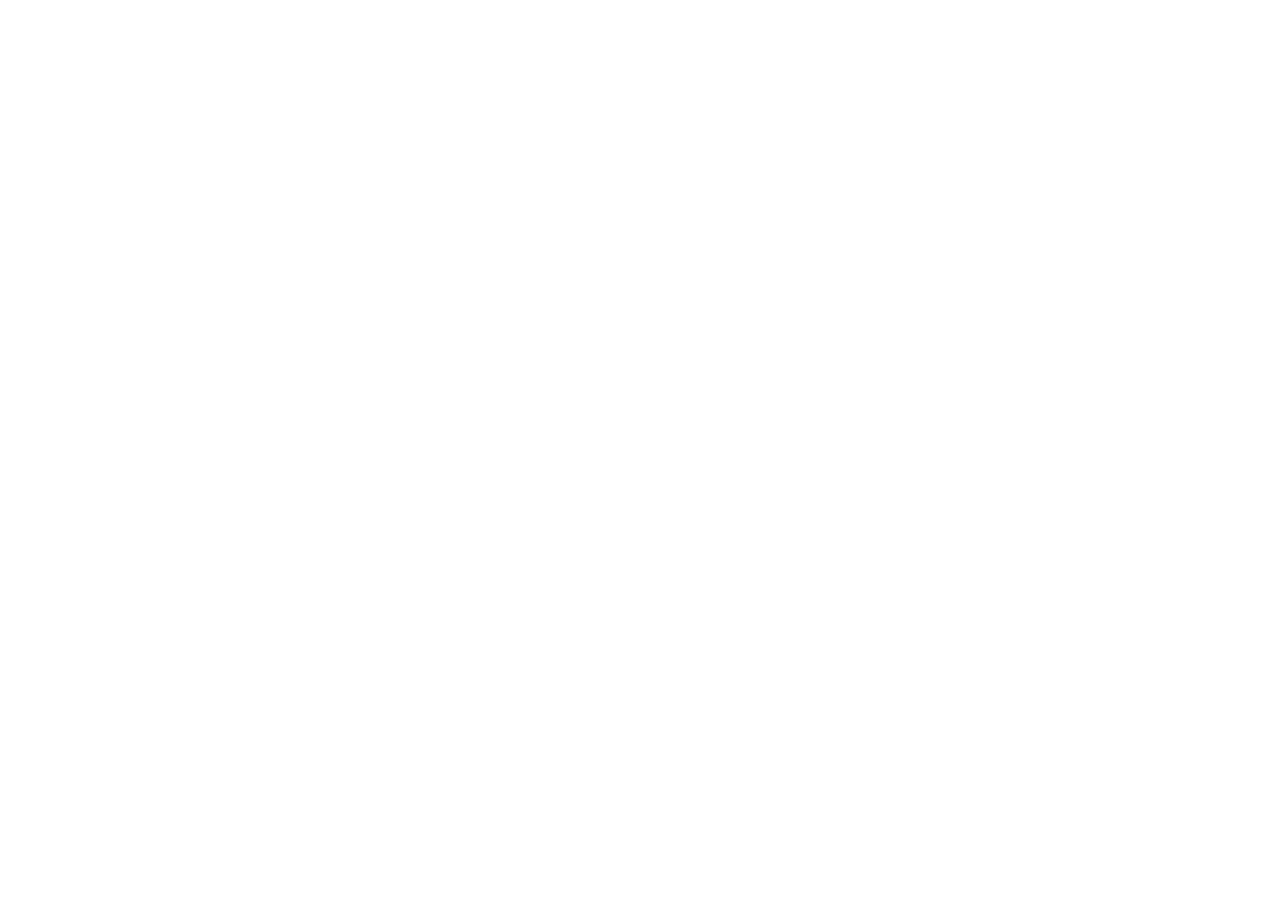
==== src/index.html @ 432df086 "initial commit" ====
<!DOCTYPE html>
<html lang="en">
  <head>
    <meta charset="UTF-8" />
    <meta http-equiv="X-UA-Compatible" content="IE=edge" />
    <meta name="viewport" content="width=device-width, initial-scale=1.0" />
    <title>Tip calculator app</title>
    <link rel="stylesheet" href="./css/main.css" />
  </head>
  <body></body>
</html>
---- src/css/main.css ----
/*
! tailwindcss v3.1.8 | MIT License | https://tailwindcss.com
*/

/*
1. Prevent padding and border from affecting element width. (https://github.com/mozdevs/cssremedy/issues/4)
2. Allow adding a border to an element by just adding a border-width. (https://github.com/tailwindcss/tailwindcss/pull/116)
*/

*,
::before,
::after {
  box-sizing: border-box;
  /* 1 */
  border-width: 0;
  /* 2 */
  border-style: solid;
  /* 2 */
  border-color: #e5e7eb;
  /* 2 */
}

::before,
::after {
  --tw-content: '';
}

/*
1. Use a consistent sensible line-height in all browsers.
2. Prevent adjustments of font size after orientation changes in iOS.
3. Use a more readable tab size.
4. Use the user's configured `sans` font-family by default.
*/

html {
  line-height: 1.5;
  /* 1 */
  -webkit-text-size-adjust: 100%;
  /* 2 */
  -moz-tab-size: 4;
  /* 3 */
  -o-tab-size: 4;
     tab-size: 4;
  /* 3 */
  font-family: ui-sans-serif, system-ui, -apple-system, BlinkMacSystemFont, "Segoe UI", Roboto, "Helvetica Neue", Arial, "Noto Sans", sans-serif, "Apple Color Emoji", "Segoe UI Emoji", "Segoe UI Symbol", "Noto Color Emoji";
  /* 4 */
}

/*
1. Remove the margin in all browsers.
2. Inherit line-height from `html` so users can set them as a class directly on the `html` element.
*/

body {
  margin: 0;
  /* 1 */
  line-height: inherit;
  /* 2 */
}

/*
1. Add the correct height in Firefox.
2. Correct the inheritance of border color in Firefox. (https://bugzilla.mozilla.org/show_bug.cgi?id=190655)
3. Ensure horizontal rules are visible by default.
*/

hr {
  height: 0;
  /* 1 */
  color: inherit;
  /* 2 */
  border-top-width: 1px;
  /* 3 */
}

/*
Add the correct text decoration in Chrome, Edge, and Safari.
*/

abbr:where([title]) {
  -webkit-text-decoration: underline dotted;
          text-decoration: underline dotted;
}

/*
Remove the default font size and weight for headings.
*/

h1,
h2,
h3,
h4,
h5,
h6 {
  font-size: inherit;
  font-weight: inherit;
}

/*
Reset links to optimize for opt-in styling instead of opt-out.
*/

a {
  color: inherit;
  text-decoration: inherit;
}

/*
Add the correct font weight in Edge and Safari.
*/

b,
strong {
  font-weight: bolder;
}

/*
1. Use the user's configured `mono` font family by default.
2. Correct the odd `em` font sizing in all browsers.
*/

code,
kbd,
samp,
pre {
  font-family: ui-monospace, SFMono-Regular, Menlo, Monaco, Consolas, "Liberation Mono", "Courier New", monospace;
  /* 1 */
  font-size: 1em;
  /* 2 */
}

/*
Add the correct font size in all browsers.
*/

small {
  font-size: 80%;
}

/*
Prevent `sub` and `sup` elements from affecting the line height in all browsers.
*/

sub,
sup {
  font-size: 75%;
  line-height: 0;
  position: relative;
  vertical-align: baseline;
}

sub {
  bottom: -0.25em;
}

sup {
  top: -0.5em;
}

/*
1. Remove text indentation from table contents in Chrome and Safari. (https://bugs.chromium.org/p/chromium/issues/detail?id=999088, https://bugs.webkit.org/show_bug.cgi?id=201297)
2. Correct table border color inheritance in all Chrome and Safari. (https://bugs.chromium.org/p/chromium/issues/detail?id=935729, https://bugs.webkit.org/show_bug.cgi?id=195016)
3. Remove gaps between table borders by default.
*/

table {
  text-indent: 0;
  /* 1 */
  border-color: inherit;
  /* 2 */
  border-collapse: collapse;
  /* 3 */
}

/*
1. Change the font styles in all browsers.
2. Remove the margin in Firefox and Safari.
3. Remove default padding in all browsers.
*/

button,
input,
optgroup,
select,
textarea {
  font-family: inherit;
  /* 1 */
  font-size: 100%;
  /* 1 */
  font-weight: inherit;
  /* 1 */
  line-height: inherit;
  /* 1 */
  color: inherit;
  /* 1 */
  margin: 0;
  /* 2 */
  padding: 0;
  /* 3 */
}

/*
Remove the inheritance of text transform in Edge and Firefox.
*/

button,
select {
  text-transform: none;
}

/*
1. Correct the inability to style clickable types in iOS and Safari.
2. Remove default button styles.
*/

button,
[type='button'],
[type='reset'],
[type='submit'] {
  -webkit-appearance: button;
  /* 1 */
  background-color: transparent;
  /* 2 */
  background-image: none;
  /* 2 */
}

/*
Use the modern Firefox focus style for all focusable elements.
*/

:-moz-focusring {
  outline: auto;
}

/*
Remove the additional `:invalid` styles in Firefox. (https://github.com/mozilla/gecko-dev/blob/2f9eacd9d3d995c937b4251a5557d95d494c9be1/layout/style/res/forms.css#L728-L737)
*/

:-moz-ui-invalid {
  box-shadow: none;
}

/*
Add the correct vertical alignment in Chrome and Firefox.
*/

progress {
  vertical-align: baseline;
}

/*
Correct the cursor style of increment and decrement buttons in Safari.
*/

::-webkit-inner-spin-button,
::-webkit-outer-spin-button {
  height: auto;
}

/*
1. Correct the odd appearance in Chrome and Safari.
2. Correct the outline style in Safari.
*/

[type='search'] {
  -webkit-appearance: textfield;
  /* 1 */
  outline-offset: -2px;
  /* 2 */
}

/*
Remove the inner padding in Chrome and Safari on macOS.
*/

::-webkit-search-decoration {
  -webkit-appearance: none;
}

/*
1. Correct the inability to style clickable types in iOS and Safari.
2. Change font properties to `inherit` in Safari.
*/

::-webkit-file-upload-button {
  -webkit-appearance: button;
  /* 1 */
  font: inherit;
  /* 2 */
}

/*
Add the correct display in Chrome and Safari.
*/

summary {
  display: list-item;
}

/*
Removes the default spacing and border for appropriate elements.
*/

blockquote,
dl,
dd,
h1,
h2,
h3,
h4,
h5,
h6,
hr,
figure,
p,
pre {
  margin: 0;
}

fieldset {
  margin: 0;
  padding: 0;
}

legend {
  padding: 0;
}

ol,
ul,
menu {
  list-style: none;
  margin: 0;
  padding: 0;
}

/*
Prevent resizing textareas horizontally by default.
*/

textarea {
  resize: vertical;
}

/*
1. Reset the default placeholder opacity in Firefox. (https://github.com/tailwindlabs/tailwindcss/issues/3300)
2. Set the default placeholder color to the user's configured gray 400 color.
*/

input::-moz-placeholder, textarea::-moz-placeholder {
  opacity: 1;
  /* 1 */
  color: #9ca3af;
  /* 2 */
}

input::placeholder,
textarea::placeholder {
  opacity: 1;
  /* 1 */
  color: #9ca3af;
  /* 2 */
}

/*
Set the default cursor for buttons.
*/

button,
[role="button"] {
  cursor: pointer;
}

/*
Make sure disabled buttons don't get the pointer cursor.
*/

:disabled {
  cursor: default;
}

/*
1. Make replaced elements `display: block` by default. (https://github.com/mozdevs/cssremedy/issues/14)
2. Add `vertical-align: middle` to align replaced elements more sensibly by default. (https://github.com/jensimmons/cssremedy/issues/14#issuecomment-634934210)
   This can trigger a poorly considered lint error in some tools but is included by design.
*/

img,
svg,
video,
canvas,
audio,
iframe,
embed,
object {
  display: block;
  /* 1 */
  vertical-align: middle;
  /* 2 */
}

/*
Constrain images and videos to the parent width and preserve their intrinsic aspect ratio. (https://github.com/mozdevs/cssremedy/issues/14)
*/

img,
video {
  max-width: 100%;
  height: auto;
}

*, ::before, ::after {
  --tw-border-spacing-x: 0;
  --tw-border-spacing-y: 0;
  --tw-translate-x: 0;
  --tw-translate-y: 0;
  --tw-rotate: 0;
  --tw-skew-x: 0;
  --tw-skew-y: 0;
  --tw-scale-x: 1;
  --tw-scale-y: 1;
  --tw-pan-x:  ;
  --tw-pan-y:  ;
  --tw-pinch-zoom:  ;
  --tw-scroll-snap-strictness: proximity;
  --tw-ordinal:  ;
  --tw-slashed-zero:  ;
  --tw-numeric-figure:  ;
  --tw-numeric-spacing:  ;
  --tw-numeric-fraction:  ;
  --tw-ring-inset:  ;
  --tw-ring-offset-width: 0px;
  --tw-ring-offset-color: #fff;
  --tw-ring-color: rgb(59 130 246 / 0.5);
  --tw-ring-offset-shadow: 0 0 #0000;
  --tw-ring-shadow: 0 0 #0000;
  --tw-shadow: 0 0 #0000;
  --tw-shadow-colored: 0 0 #0000;
  --tw-blur:  ;
  --tw-brightness:  ;
  --tw-contrast:  ;
  --tw-grayscale:  ;
  --tw-hue-rotate:  ;
  --tw-invert:  ;
  --tw-saturate:  ;
  --tw-sepia:  ;
  --tw-drop-shadow:  ;
  --tw-backdrop-blur:  ;
  --tw-backdrop-brightness:  ;
  --tw-backdrop-contrast:  ;
  --tw-backdrop-grayscale:  ;
  --tw-backdrop-hue-rotate:  ;
  --tw-backdrop-invert:  ;
  --tw-backdrop-opacity:  ;
  --tw-backdrop-saturate:  ;
  --tw-backdrop-sepia:  ;
}

::-webkit-backdrop {
  --tw-border-spacing-x: 0;
  --tw-border-spacing-y: 0;
  --tw-translate-x: 0;
  --tw-translate-y: 0;
  --tw-rotate: 0;
  --tw-skew-x: 0;
  --tw-skew-y: 0;
  --tw-scale-x: 1;
  --tw-scale-y: 1;
  --tw-pan-x:  ;
  --tw-pan-y:  ;
  --tw-pinch-zoom:  ;
  --tw-scroll-snap-strictness: proximity;
  --tw-ordinal:  ;
  --tw-slashed-zero:  ;
  --tw-numeric-figure:  ;
  --tw-numeric-spacing:  ;
  --tw-numeric-fraction:  ;
  --tw-ring-inset:  ;
  --tw-ring-offset-width: 0px;
  --tw-ring-offset-color: #fff;
  --tw-ring-color: rgb(59 130 246 / 0.5);
  --tw-ring-offset-shadow: 0 0 #0000;
  --tw-ring-shadow: 0 0 #0000;
  --tw-shadow: 0 0 #0000;
  --tw-shadow-colored: 0 0 #0000;
  --tw-blur:  ;
  --tw-brightness:  ;
  --tw-contrast:  ;
  --tw-grayscale:  ;
  --tw-hue-rotate:  ;
  --tw-invert:  ;
  --tw-saturate:  ;
  --tw-sepia:  ;
  --tw-drop-shadow:  ;
  --tw-backdrop-blur:  ;
  --tw-backdrop-brightness:  ;
  --tw-backdrop-contrast:  ;
  --tw-backdrop-grayscale:  ;
  --tw-backdrop-hue-rotate:  ;
  --tw-backdrop-invert:  ;
  --tw-backdrop-opacity:  ;
  --tw-backdrop-saturate:  ;
  --tw-backdrop-sepia:  ;
}

::backdrop {
  --tw-border-spacing-x: 0;
  --tw-border-spacing-y: 0;
  --tw-translate-x: 0;
  --tw-translate-y: 0;
  --tw-rotate: 0;
  --tw-skew-x: 0;
  --tw-skew-y: 0;
  --tw-scale-x: 1;
  --tw-scale-y: 1;
  --tw-pan-x:  ;
  --tw-pan-y:  ;
  --tw-pinch-zoom:  ;
  --tw-scroll-snap-strictness: proximity;
  --tw-ordinal:  ;
  --tw-slashed-zero:  ;
  --tw-numeric-figure:  ;
  --tw-numeric-spacing:  ;
  --tw-numeric-fraction:  ;
  --tw-ring-inset:  ;
  --tw-ring-offset-width: 0px;
  --tw-ring-offset-color: #fff;
  --tw-ring-color: rgb(59 130 246 / 0.5);
  --tw-ring-offset-shadow: 0 0 #0000;
  --tw-ring-shadow: 0 0 #0000;
  --tw-shadow: 0 0 #0000;
  --tw-shadow-colored: 0 0 #0000;
  --tw-blur:  ;
  --tw-brightness:  ;
  --tw-contrast:  ;
  --tw-grayscale:  ;
  --tw-hue-rotate:  ;
  --tw-invert:  ;
  --tw-saturate:  ;
  --tw-sepia:  ;
  --tw-drop-shadow:  ;
  --tw-backdrop-blur:  ;
  --tw-backdrop-brightness:  ;
  --tw-backdrop-contrast:  ;
  --tw-backdrop-grayscale:  ;
  --tw-backdrop-hue-rotate:  ;
  --tw-backdrop-invert:  ;
  --tw-backdrop-opacity:  ;
  --tw-backdrop-saturate:  ;
  --tw-backdrop-sepia:  ;
}
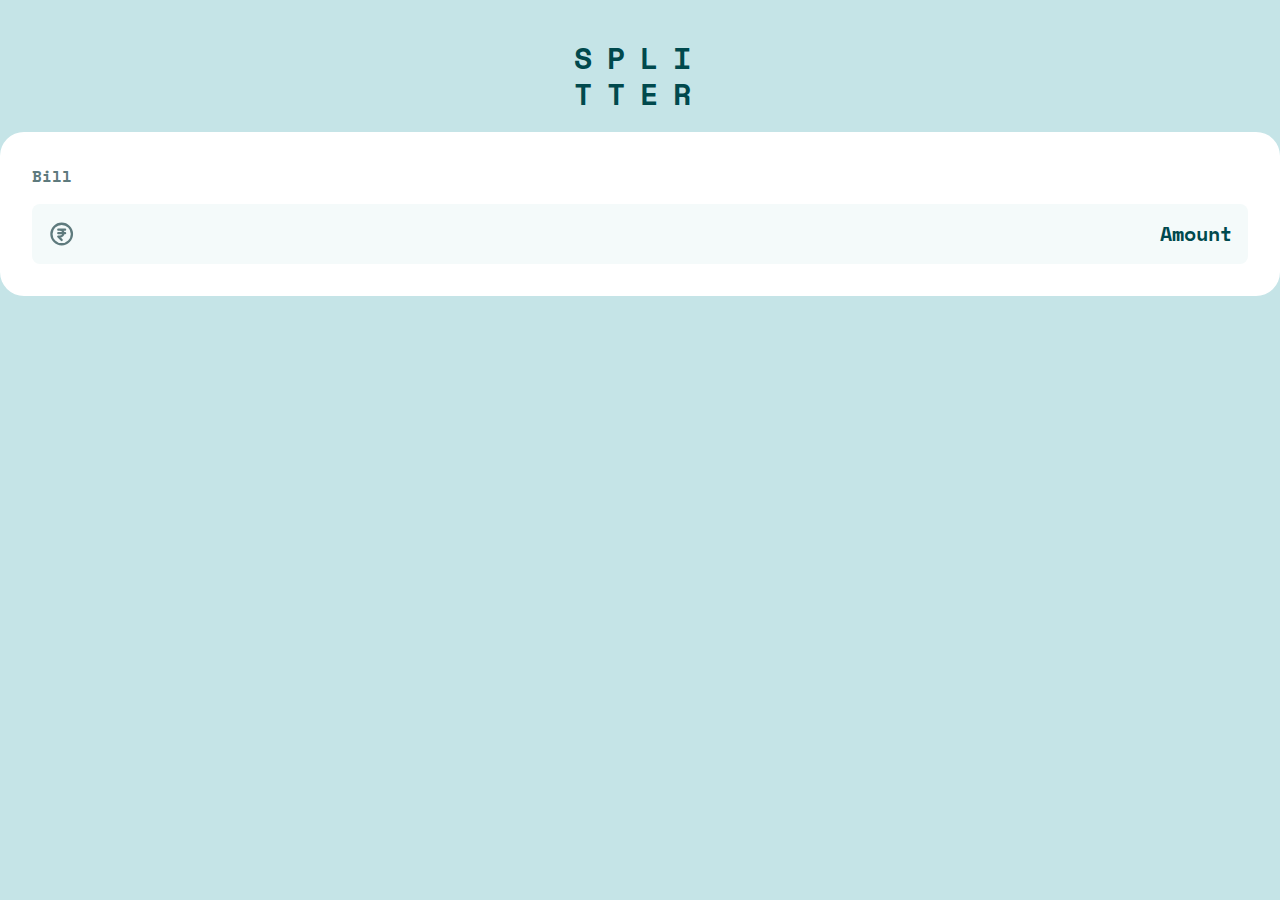
==== commit 793f9b40: "added input-1" ====
--- a/src/index.html
+++ b/src/index.html
@@ -5,7 +5,45 @@
     <meta http-equiv="X-UA-Compatible" content="IE=edge" />
     <meta name="viewport" content="width=device-width, initial-scale=1.0" />
     <title>Tip calculator app</title>
+    <link rel="preconnect" href="https://fonts.googleapis.com" />
+    <link rel="preconnect" href="https://fonts.gstatic.com" crossorigin />
+    <link
+      href="https://fonts.googleapis.com/css2?family=Space+Mono:wght@400;700&display=swap"
+      rel="stylesheet"
+    />
+
     <link rel="stylesheet" href="./css/main.css" />
   </head>
-  <body></body>
+  <body class="bg-secondary-200 font-spacemono font-bold">
+    <h1 class="text-center text-primary-900 text-3xl tracking-[0.5em] mt-10">
+      <span>SPLI</span> <br />
+      <span>TTER</span>
+    </h1>
+
+    <form class="container mx-auto bg-secondary-50 rounded-3xl p-8 mt-5">
+      <h2 class="text-secondary-600">Bill</h2>
+      <div class="flex p-4 mt-4 bg-secondary-100 rounded-lg">
+        <svg
+          xmlns="http://www.w3.org/2000/svg"
+          fill="none"
+          viewBox="0 0 24 24"
+          stroke-width="2"
+          stroke="currentColor"
+          class="w-7 h-7 text-secondary-600"
+        >
+          <path
+            stroke-linecap="round"
+            stroke-linejoin="round"
+            d="M15 8.25H9m6 3H9m3 6l-3-3h1.5a3 3 0 100-6M21 12a9 9 0 11-18 0 9 9 0 0118 0z"
+          />
+        </svg>
+
+        <input
+          class="w-full bg-transparent text-primary-900 text-right text-xl placeholder-primary-900 focus:outline-none"
+          type="text"
+          placeholder="Amount"
+        />
+      </div>
+    </form>
+  </body>
 </html>
--- a/src/css/main.css
+++ b/src/css/main.css
@@ -550,3 +550,229 @@
   --tw-backdrop-saturate:  ;
   --tw-backdrop-sepia:  ;
 }
+
+.container {
+  width: 100%;
+}
+
+@media (min-width: 640px) {
+  .container {
+    max-width: 640px;
+  }
+}
+
+@media (min-width: 768px) {
+  .container {
+    max-width: 768px;
+  }
+}
+
+@media (min-width: 1024px) {
+  .container {
+    max-width: 1024px;
+  }
+}
+
+@media (min-width: 1280px) {
+  .container {
+    max-width: 1280px;
+  }
+}
+
+@media (min-width: 1536px) {
+  .container {
+    max-width: 1536px;
+  }
+}
+
+.mx-auto {
+  margin-left: auto;
+  margin-right: auto;
+}
+
+.mx-4 {
+  margin-left: 1rem;
+  margin-right: 1rem;
+}
+
+.mt-10 {
+  margin-top: 2.5rem;
+}
+
+.mt-5 {
+  margin-top: 1.25rem;
+}
+
+.mt-4 {
+  margin-top: 1rem;
+}
+
+.flex {
+  display: flex;
+}
+
+.h-6 {
+  height: 1.5rem;
+}
+
+.h-8 {
+  height: 2rem;
+}
+
+.h-7 {
+  height: 1.75rem;
+}
+
+.w-6 {
+  width: 1.5rem;
+}
+
+.w-8 {
+  width: 2rem;
+}
+
+.w-7 {
+  width: 1.75rem;
+}
+
+.w-full {
+  width: 100%;
+}
+
+.rounded-xl {
+  border-radius: 0.75rem;
+}
+
+.rounded-2xl {
+  border-radius: 1rem;
+}
+
+.rounded-3xl {
+  border-radius: 1.5rem;
+}
+
+.rounded-lg {
+  border-radius: 0.5rem;
+}
+
+.bg-secondary-200 {
+  --tw-bg-opacity: 1;
+  background-color: rgb(197 228 231 / var(--tw-bg-opacity));
+}
+
+.bg-secondary-50 {
+  --tw-bg-opacity: 1;
+  background-color: rgb(255 255 255 / var(--tw-bg-opacity));
+}
+
+.bg-secondary-100 {
+  --tw-bg-opacity: 1;
+  background-color: rgb(244 250 250 / var(--tw-bg-opacity));
+}
+
+.bg-transparent {
+  background-color: transparent;
+}
+
+.fill-secondary-600 {
+  fill: #5E7A7D;
+}
+
+.p-10 {
+  padding: 2.5rem;
+}
+
+.p-8 {
+  padding: 2rem;
+}
+
+.p-2 {
+  padding: 0.5rem;
+}
+
+.p-4 {
+  padding: 1rem;
+}
+
+.text-center {
+  text-align: center;
+}
+
+.text-right {
+  text-align: right;
+}
+
+.font-spacemono {
+  font-family: 'Space Mono', monospace;
+}
+
+.text-2xl {
+  font-size: 1.5rem;
+  line-height: 2rem;
+}
+
+.text-4xl {
+  font-size: 2.25rem;
+  line-height: 2.5rem;
+}
+
+.text-xl {
+  font-size: 1.25rem;
+  line-height: 1.75rem;
+}
+
+.text-3xl {
+  font-size: 1.875rem;
+  line-height: 2.25rem;
+}
+
+.font-bold {
+  font-weight: 700;
+}
+
+.tracking-wider {
+  letter-spacing: 0.05em;
+}
+
+.tracking-widest {
+  letter-spacing: 0.1em;
+}
+
+.tracking-\[0\.5em\] {
+  letter-spacing: 0.5em;
+}
+
+.text-primary-900 {
+  --tw-text-opacity: 1;
+  color: rgb(0 73 77 / var(--tw-text-opacity));
+}
+
+.text-primary-500 {
+  --tw-text-opacity: 1;
+  color: rgb(38 192 171 / var(--tw-text-opacity));
+}
+
+.text-secondary-400 {
+  --tw-text-opacity: 1;
+  color: rgb(127 156 159 / var(--tw-text-opacity));
+}
+
+.text-secondary-600 {
+  --tw-text-opacity: 1;
+  color: rgb(94 122 125 / var(--tw-text-opacity));
+}
+
+.placeholder-primary-900::-moz-placeholder {
+  --tw-placeholder-opacity: 1;
+  color: rgb(0 73 77 / var(--tw-placeholder-opacity));
+}
+
+.placeholder-primary-900::placeholder {
+  --tw-placeholder-opacity: 1;
+  color: rgb(0 73 77 / var(--tw-placeholder-opacity));
+}
+
+.focus\:outline-none:focus {
+  outline: 2px solid transparent;
+  outline-offset: 2px;
+}
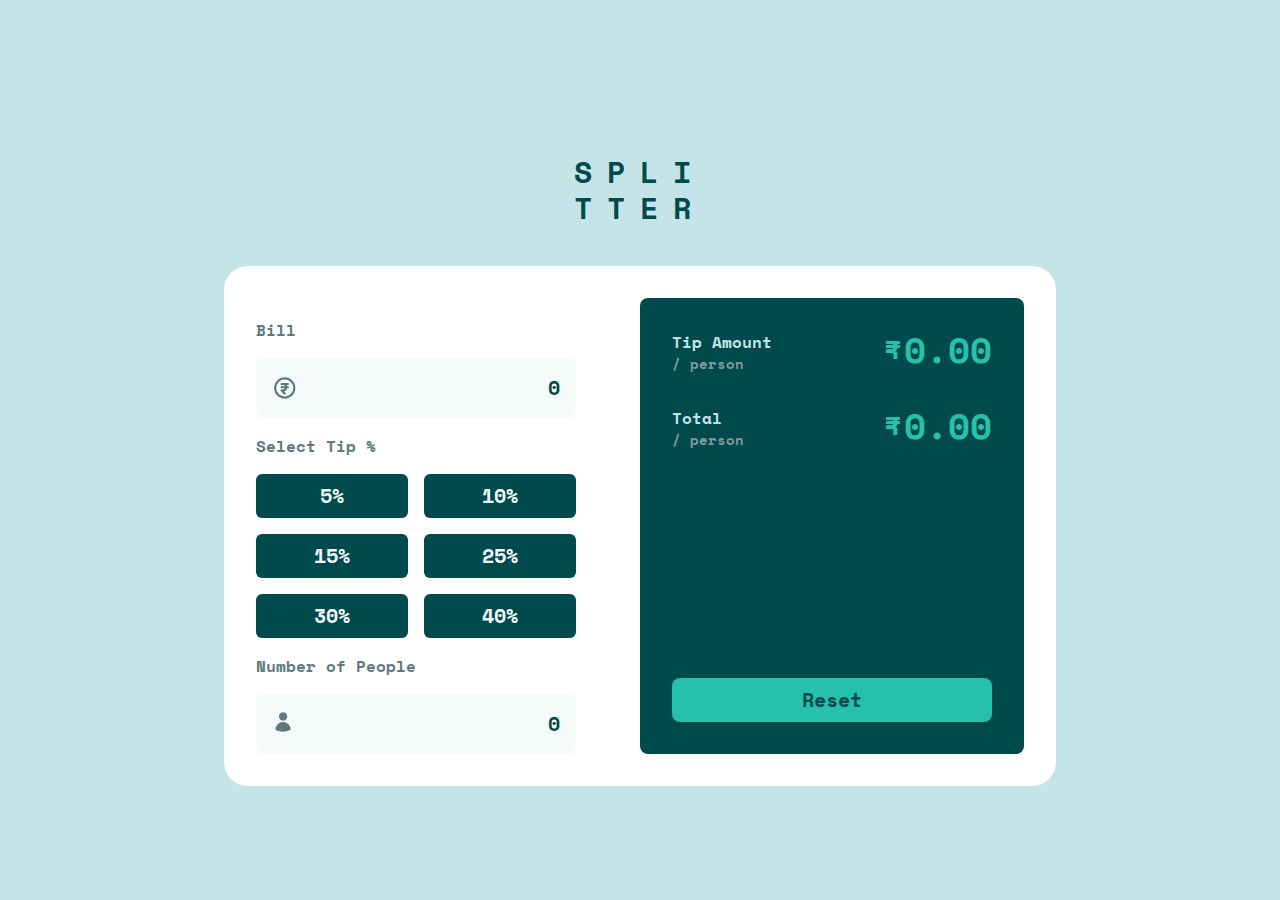
==== commit 479f495a: "added responsive design" ====
--- a/src/index.html
+++ b/src/index.html
@@ -15,35 +15,121 @@
     <link rel="stylesheet" href="./css/main.css" />
   </head>
   <body class="bg-secondary-200 font-spacemono font-bold">
-    <h1 class="text-center text-primary-900 text-3xl tracking-[0.5em] mt-10">
-      <span>SPLI</span> <br />
-      <span>TTER</span>
-    </h1>
-
-    <form class="container mx-auto bg-secondary-50 rounded-3xl p-8 mt-5">
-      <h2 class="text-secondary-600">Bill</h2>
-      <div class="flex p-4 mt-4 bg-secondary-100 rounded-lg">
-        <svg
-          xmlns="http://www.w3.org/2000/svg"
-          fill="none"
-          viewBox="0 0 24 24"
-          stroke-width="2"
-          stroke="currentColor"
-          class="w-7 h-7 text-secondary-600"
+    <div class="grid md:w-screen md:h-screen md:place-items-center">
+      <div>
+        <h1
+          class="text-center text-primary-900 text-3xl tracking-[0.5em] my-10"
         >
-          <path
-            stroke-linecap="round"
-            stroke-linejoin="round"
-            d="M15 8.25H9m6 3H9m3 6l-3-3h1.5a3 3 0 100-6M21 12a9 9 0 11-18 0 9 9 0 0118 0z"
-          />
-        </svg>
-
-        <input
-          class="w-full bg-transparent text-primary-900 text-right text-xl placeholder-primary-900 focus:outline-none"
-          type="text"
-          placeholder="Amount"
-        />
+          <span>SPLI</span> <br />
+          <span>TTER</span>
+        </h1>
+        <div
+          class="flex flex-col bg-secondary-50 rounded-t-3xl md:rounded-3xl max-w-sm md:flex-row md:max-w-fit mx-auto"
+        >
+          <form class="container mx-auto p-8 mt-5 md:w-96">
+            <h2 class="text-secondary-600">Bill</h2>
+            <div class="flex p-4 mt-4 bg-secondary-100 rounded-lg">
+              <svg
+                xmlns="http://www.w3.org/2000/svg"
+                fill="none"
+                viewBox="0 0 24 24"
+                stroke-width="2"
+                stroke="currentColor"
+                class="w-7 h-7 text-secondary-600"
+              >
+                <path
+                  stroke-linecap="round"
+                  stroke-linejoin="round"
+                  d="M15 8.25H9m6 3H9m3 6l-3-3h1.5a3 3 0 100-6M21 12a9 9 0 11-18 0 9 9 0 0118 0z"
+                />
+              </svg>
+              <input
+                class="w-full bg-transparent text-primary-900 text-right text-xl placeholder-primary-900 focus:outline-none"
+                type="text"
+                placeholder="0"
+              />
+            </div>
+            <h2 class="text-secondary-600 mt-4">Select Tip %</h2>
+            <div class="mt-4 grid grid-cols-2 gap-4">
+              <label
+                class="bg-primary-900 text-secondary-100 text-xl p-2 rounded-md text-center"
+              >
+                <input class="hidden" type="radio" name="tip" value="5" />5%
+              </label>
+              <label
+                class="bg-primary-900 text-secondary-100 text-xl p-2 rounded-md text-center"
+              >
+                <input class="hidden" type="radio" name="tip" value="10" />10%
+              </label>
+              <label
+                class="bg-primary-900 text-secondary-100 text-xl p-2 rounded-md text-center"
+              >
+                <input class="hidden" type="radio" name="tip" value="15" />15%
+              </label>
+              <label
+                class="bg-primary-900 text-secondary-100 text-xl p-2 rounded-md text-center"
+              >
+                <input class="hidden" type="radio" name="tip" value="25" />25%
+              </label>
+              <label
+                class="bg-primary-900 text-secondary-100 text-xl p-2 rounded-md text-center"
+              >
+                <input class="hidden" type="radio" name="tip" value="30" />30%
+              </label>
+              <label
+                class="bg-primary-900 text-secondary-100 text-xl p-2 rounded-md text-center"
+              >
+                <input class="hidden" type="radio" name="tip" value="40" />40%
+              </label>
+            </div>
+            <h2 class="text-secondary-600 mt-4">Number of People</h2>
+            <div class="flex p-4 mt-4 bg-secondary-100 rounded-lg">
+              <svg
+                xmlns="http://www.w3.org/2000/svg"
+                viewBox="0 0 24 24"
+                fill="currentColor"
+                class="w-6 h-6 fill-secondary-600"
+              >
+                <path
+                  fill-rule="evenodd"
+                  d="M7.5 6a4.5 4.5 0 119 0 4.5 4.5 0 01-9 0zM3.751 20.105a8.25 8.25 0 0116.498 0 .75.75 0 01-.437.695A18.683 18.683 0 0112 22.5c-2.786 0-5.433-.608-7.812-1.7a.75.75 0 01-.437-.695z"
+                  clip-rule="evenodd"
+                />
+              </svg>
+              <input
+                class="w-full bg-transparent text-primary-900 text-right text-xl placeholder-primary-900 focus:outline-none"
+                type="text"
+                placeholder="0"
+              />
+            </div>
+          </form>
+          <div
+            class="bg-primary-900 p-8 mx-8 my-4 md:my-8 rounded-lg md:w-96 md:flex md:flex-col md:justify-between"
+          >
+            <div class="flex flex-col gap-8">
+              <div class="flex justify-between">
+                <p class="flex flex-col">
+                  <span class="text-secondary-200">Tip Amount</span>
+                  <span class="text-secondary-400 text-sm">/ person</span>
+                </p>
+                <p class="text-4xl text-primary-500"><span>₹</span>0.00</p>
+              </div>
+              <div class="flex justify-between">
+                <p class="flex flex-col">
+                  <span class="text-secondary-200">Total</span>
+                  <span class="text-secondary-400 text-sm">/ person</span>
+                </p>
+                <p class="text-4xl text-primary-500"><span>₹</span>0.00</p>
+              </div>
+            </div>
+            <button
+              class="text-primary-900 bg-primary-500 text-center w-full rounded-lg py-2 text-xl mt-8"
+            >
+              Reset
+            </button>
+          </div>
+        </div>
       </div>
-    </form>
+    </div>
   </body>
 </html>
--- a/src/css/main.css
+++ b/src/css/main.css
@@ -585,14 +585,32 @@
   }
 }
 
+.m-4 {
+  margin: 1rem;
+}
+
+.m-8 {
+  margin: 2rem;
+}
+
 .mx-auto {
   margin-left: auto;
   margin-right: auto;
 }
 
-.mx-4 {
-  margin-left: 1rem;
-  margin-right: 1rem;
+.my-10 {
+  margin-top: 2.5rem;
+  margin-bottom: 2.5rem;
+}
+
+.mx-8 {
+  margin-left: 2rem;
+  margin-right: 2rem;
+}
+
+.my-4 {
+  margin-top: 1rem;
+  margin-bottom: 1rem;
 }
 
 .mt-10 {
@@ -607,52 +625,97 @@
   margin-top: 1rem;
 }
 
+.mt-8 {
+  margin-top: 2rem;
+}
+
 .flex {
   display: flex;
 }
 
+.grid {
+  display: grid;
+}
+
+.hidden {
+  display: none;
+}
+
+.h-7 {
+  height: 1.75rem;
+}
+
 .h-6 {
   height: 1.5rem;
 }
 
-.h-8 {
-  height: 2rem;
-}
-
-.h-7 {
-  height: 1.75rem;
+.w-7 {
+  width: 1.75rem;
+}
+
+.w-full {
+  width: 100%;
 }
 
 .w-6 {
   width: 1.5rem;
 }
 
-.w-8 {
-  width: 2rem;
-}
-
-.w-7 {
-  width: 1.75rem;
-}
-
-.w-full {
-  width: 100%;
+.max-w-sm {
+  max-width: 24rem;
+}
+
+.grid-cols-2 {
+  grid-template-columns: repeat(2, minmax(0, 1fr));
+}
+
+.flex-col {
+  flex-direction: column;
+}
+
+.justify-between {
+  justify-content: space-between;
+}
+
+.gap-4 {
+  gap: 1rem;
+}
+
+.gap-8 {
+  gap: 2rem;
+}
+
+.space-y-4 > :not([hidden]) ~ :not([hidden]) {
+  --tw-space-y-reverse: 0;
+  margin-top: calc(1rem * calc(1 - var(--tw-space-y-reverse)));
+  margin-bottom: calc(1rem * var(--tw-space-y-reverse));
+}
+
+.space-y-8 > :not([hidden]) ~ :not([hidden]) {
+  --tw-space-y-reverse: 0;
+  margin-top: calc(2rem * calc(1 - var(--tw-space-y-reverse)));
+  margin-bottom: calc(2rem * var(--tw-space-y-reverse));
+}
+
+.rounded-3xl {
+  border-radius: 1.5rem;
+}
+
+.rounded-lg {
+  border-radius: 0.5rem;
+}
+
+.rounded-md {
+  border-radius: 0.375rem;
 }
 
 .rounded-xl {
   border-radius: 0.75rem;
 }
 
-.rounded-2xl {
-  border-radius: 1rem;
-}
-
-.rounded-3xl {
-  border-radius: 1.5rem;
-}
-
-.rounded-lg {
-  border-radius: 0.5rem;
+.rounded-t-3xl {
+  border-top-left-radius: 1.5rem;
+  border-top-right-radius: 1.5rem;
 }
 
 .bg-secondary-200 {
@@ -674,24 +737,35 @@
   background-color: transparent;
 }
 
+.bg-primary-900 {
+  --tw-bg-opacity: 1;
+  background-color: rgb(0 73 77 / var(--tw-bg-opacity));
+}
+
+.bg-primary-500 {
+  --tw-bg-opacity: 1;
+  background-color: rgb(38 192 171 / var(--tw-bg-opacity));
+}
+
 .fill-secondary-600 {
   fill: #5E7A7D;
 }
 
-.p-10 {
-  padding: 2.5rem;
-}
-
 .p-8 {
   padding: 2rem;
 }
 
+.p-4 {
+  padding: 1rem;
+}
+
 .p-2 {
   padding: 0.5rem;
 }
 
-.p-4 {
-  padding: 1rem;
+.py-2 {
+  padding-top: 0.5rem;
+  padding-bottom: 0.5rem;
 }
 
 .text-center {
@@ -706,9 +780,19 @@
   font-family: 'Space Mono', monospace;
 }
 
-.text-2xl {
-  font-size: 1.5rem;
-  line-height: 2rem;
+.text-3xl {
+  font-size: 1.875rem;
+  line-height: 2.25rem;
+}
+
+.text-xl {
+  font-size: 1.25rem;
+  line-height: 1.75rem;
+}
+
+.text-sm {
+  font-size: 0.875rem;
+  line-height: 1.25rem;
 }
 
 .text-4xl {
@@ -716,26 +800,13 @@
   line-height: 2.5rem;
 }
 
-.text-xl {
-  font-size: 1.25rem;
-  line-height: 1.75rem;
-}
-
-.text-3xl {
-  font-size: 1.875rem;
-  line-height: 2.25rem;
+.text-5xl {
+  font-size: 3rem;
+  line-height: 1;
 }
 
 .font-bold {
   font-weight: 700;
-}
-
-.tracking-wider {
-  letter-spacing: 0.05em;
-}
-
-.tracking-widest {
-  letter-spacing: 0.1em;
 }
 
 .tracking-\[0\.5em\] {
@@ -747,21 +818,31 @@
   color: rgb(0 73 77 / var(--tw-text-opacity));
 }
 
+.text-secondary-600 {
+  --tw-text-opacity: 1;
+  color: rgb(94 122 125 / var(--tw-text-opacity));
+}
+
+.text-secondary-100 {
+  --tw-text-opacity: 1;
+  color: rgb(244 250 250 / var(--tw-text-opacity));
+}
+
+.text-secondary-200 {
+  --tw-text-opacity: 1;
+  color: rgb(197 228 231 / var(--tw-text-opacity));
+}
+
+.text-secondary-400 {
+  --tw-text-opacity: 1;
+  color: rgb(127 156 159 / var(--tw-text-opacity));
+}
+
 .text-primary-500 {
   --tw-text-opacity: 1;
   color: rgb(38 192 171 / var(--tw-text-opacity));
 }
 
-.text-secondary-400 {
-  --tw-text-opacity: 1;
-  color: rgb(127 156 159 / var(--tw-text-opacity));
-}
-
-.text-secondary-600 {
-  --tw-text-opacity: 1;
-  color: rgb(94 122 125 / var(--tw-text-opacity));
-}
-
 .placeholder-primary-900::-moz-placeholder {
   --tw-placeholder-opacity: 1;
   color: rgb(0 73 77 / var(--tw-placeholder-opacity));
@@ -776,3 +857,68 @@
   outline: 2px solid transparent;
   outline-offset: 2px;
 }
+
+@media (min-width: 768px) {
+  .md\:my-8 {
+    margin-top: 2rem;
+    margin-bottom: 2rem;
+  }
+
+  .md\:mt-auto {
+    margin-top: auto;
+  }
+
+  .md\:flex {
+    display: flex;
+  }
+
+  .md\:h-screen {
+    height: 100vh;
+  }
+
+  .md\:w-screen {
+    width: 100vw;
+  }
+
+  .md\:w-96 {
+    width: 24rem;
+  }
+
+  .md\:max-w-3xl {
+    max-width: 48rem;
+  }
+
+  .md\:max-w-6xl {
+    max-width: 72rem;
+  }
+
+  .md\:max-w-fit {
+    max-width: -webkit-fit-content;
+    max-width: -moz-fit-content;
+    max-width: fit-content;
+  }
+
+  .md\:max-w-sm {
+    max-width: 24rem;
+  }
+
+  .md\:flex-row {
+    flex-direction: row;
+  }
+
+  .md\:flex-col {
+    flex-direction: column;
+  }
+
+  .md\:place-items-center {
+    place-items: center;
+  }
+
+  .md\:justify-between {
+    justify-content: space-between;
+  }
+
+  .md\:rounded-3xl {
+    border-radius: 1.5rem;
+  }
+}
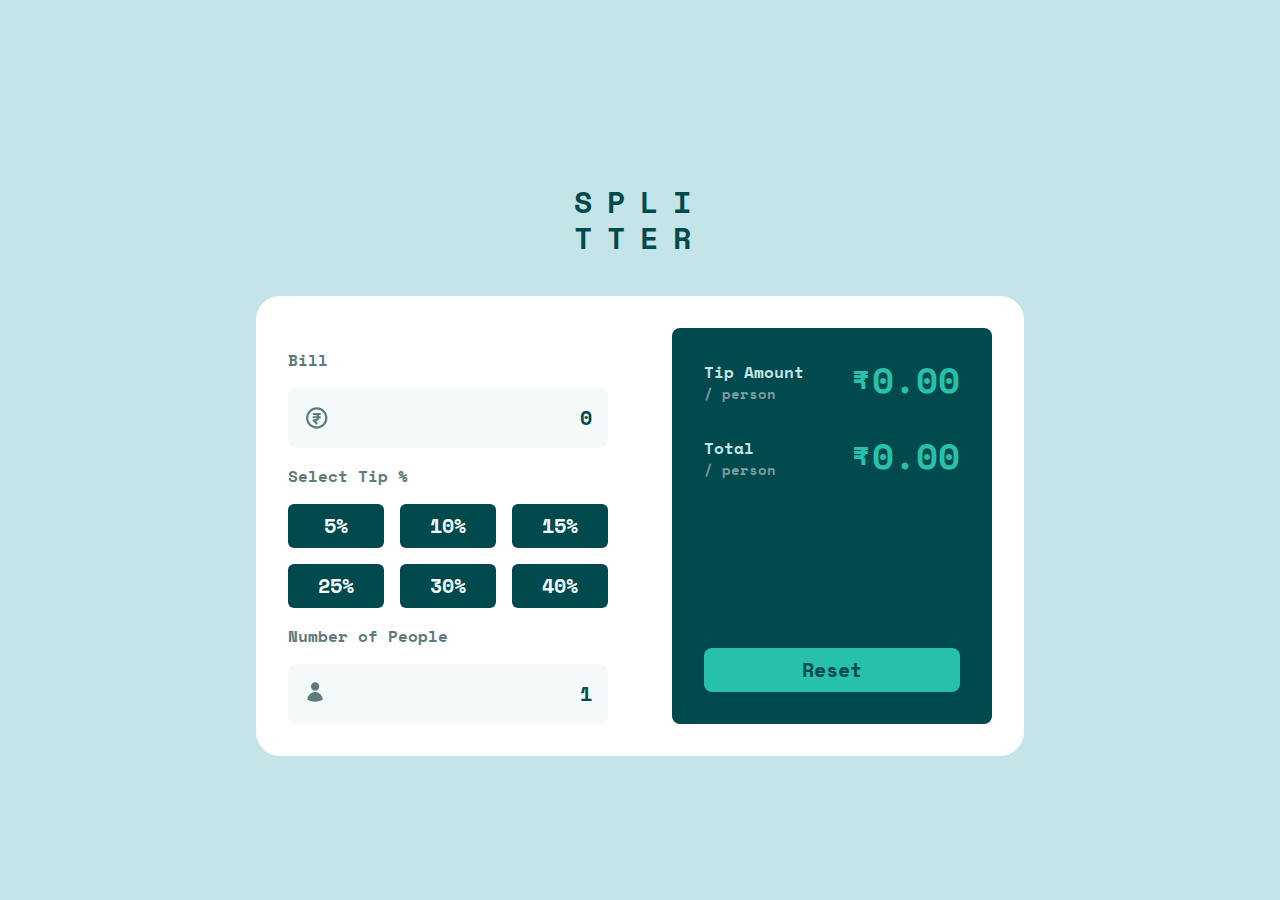
==== commit 66502f5a: "changed widths" ====
--- a/src/index.html
+++ b/src/index.html
@@ -50,7 +50,7 @@
               />
             </div>
             <h2 class="text-secondary-600 mt-4">Select Tip %</h2>
-            <div class="mt-4 grid grid-cols-2 gap-4">
+            <div class="mt-4 grid grid-cols-2 md:grid-cols-3 gap-4">
               <label
                 class="bg-primary-900 text-secondary-100 text-xl p-2 rounded-md text-center"
               >
@@ -99,12 +99,12 @@
               <input
                 class="w-full bg-transparent text-primary-900 text-right text-xl placeholder-primary-900 focus:outline-none"
                 type="text"
-                placeholder="0"
+                placeholder="1"
               />
             </div>
           </form>
           <div
-            class="bg-primary-900 p-8 mx-8 my-4 md:my-8 rounded-lg md:w-96 md:flex md:flex-col md:justify-between"
+            class="bg-primary-900 p-8 mx-8 my-4 md:my-8 rounded-lg md:w-80 md:flex md:flex-col md:justify-between"
           >
             <div class="flex flex-col gap-8">
               <div class="flex justify-between">
--- a/src/css/main.css
+++ b/src/css/main.css
@@ -884,6 +884,10 @@
     width: 24rem;
   }
 
+  .md\:w-80 {
+    width: 20rem;
+  }
+
   .md\:max-w-3xl {
     max-width: 48rem;
   }
@@ -902,6 +906,10 @@
     max-width: 24rem;
   }
 
+  .md\:grid-cols-3 {
+    grid-template-columns: repeat(3, minmax(0, 1fr));
+  }
+
   .md\:flex-row {
     flex-direction: row;
   }
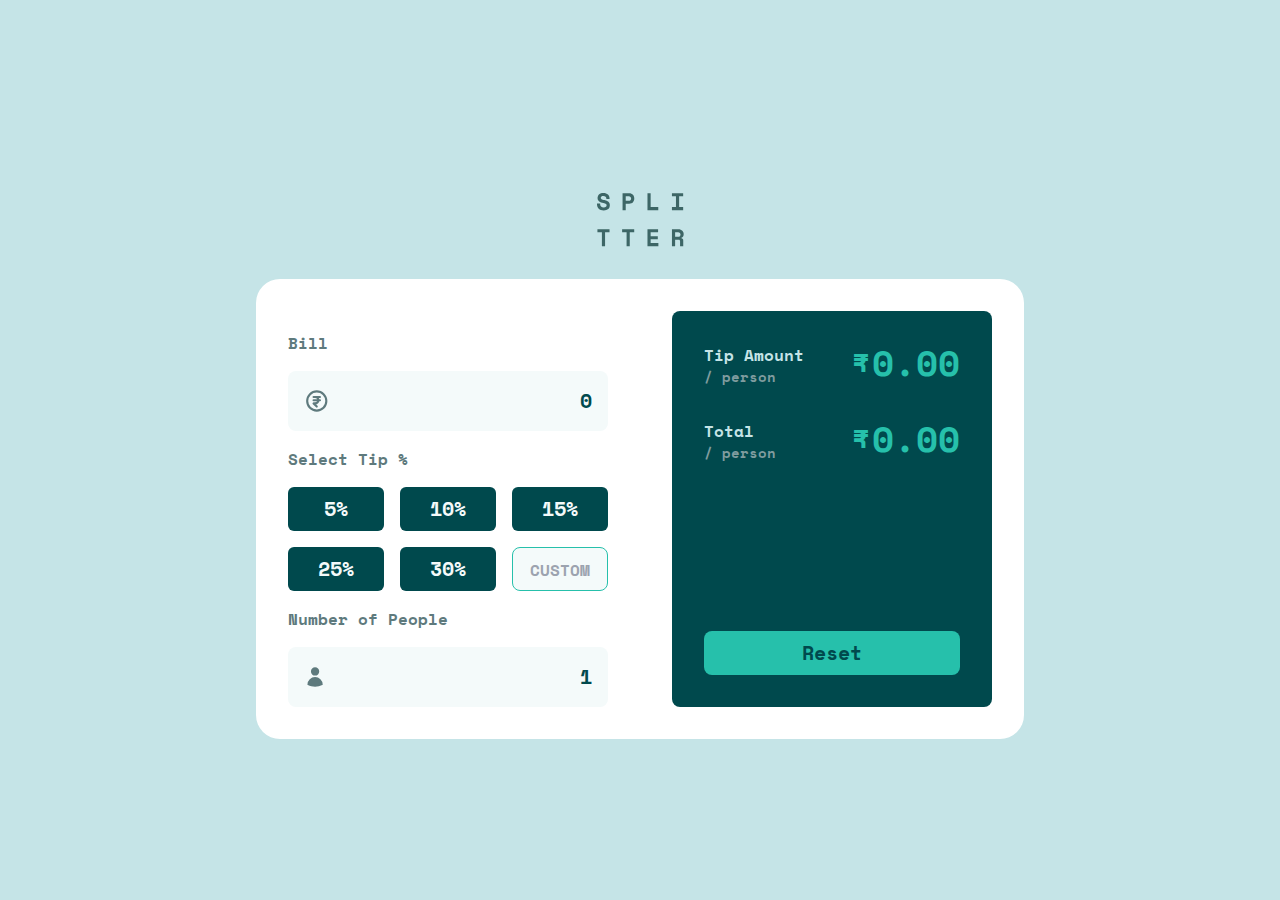
==== commit 6c51bafc: "changed input methods" ====
--- a/src/index.html
+++ b/src/index.html
@@ -17,16 +17,11 @@
   <body class="bg-secondary-200 font-spacemono font-bold">
     <div class="grid md:w-screen md:h-screen md:place-items-center">
       <div>
-        <h1
-          class="text-center text-primary-900 text-3xl tracking-[0.5em] my-10"
-        >
-          <span>SPLI</span> <br />
-          <span>TTER</span>
-        </h1>
+        <img class="my-8 mx-auto" src="./images/logo.svg" alt="" />
         <div
           class="flex flex-col bg-secondary-50 rounded-t-3xl md:rounded-3xl max-w-sm md:flex-row md:max-w-fit mx-auto"
         >
-          <form class="container mx-auto p-8 mt-5 md:w-96">
+          <div class="container mx-auto p-8 mt-5 md:w-96">
             <h2 class="text-secondary-600">Bill</h2>
             <div class="flex p-4 mt-4 bg-secondary-100 rounded-lg">
               <svg
@@ -47,43 +42,46 @@
                 class="w-full bg-transparent text-primary-900 text-right text-xl placeholder-primary-900 focus:outline-none"
                 type="text"
                 placeholder="0"
+                id="bill"
               />
             </div>
             <h2 class="text-secondary-600 mt-4">Select Tip %</h2>
             <div class="mt-4 grid grid-cols-2 md:grid-cols-3 gap-4">
-              <label
+              <div
                 class="bg-primary-900 text-secondary-100 text-xl p-2 rounded-md text-center"
               >
-                <input class="hidden" type="radio" name="tip" value="5" />5%
-              </label>
-              <label
+                5%
+              </div>
+              <div
                 class="bg-primary-900 text-secondary-100 text-xl p-2 rounded-md text-center"
               >
-                <input class="hidden" type="radio" name="tip" value="10" />10%
-              </label>
-              <label
+                10%
+              </div>
+              <div
                 class="bg-primary-900 text-secondary-100 text-xl p-2 rounded-md text-center"
               >
-                <input class="hidden" type="radio" name="tip" value="15" />15%
-              </label>
-              <label
+                15%
+              </div>
+              <div
                 class="bg-primary-900 text-secondary-100 text-xl p-2 rounded-md text-center"
               >
-                <input class="hidden" type="radio" name="tip" value="25" />25%
-              </label>
-              <label
+                25%
+              </div>
+              <div
                 class="bg-primary-900 text-secondary-100 text-xl p-2 rounded-md text-center"
               >
-                <input class="hidden" type="radio" name="tip" value="30" />30%
-              </label>
-              <label
-                class="bg-primary-900 text-secondary-100 text-xl p-2 rounded-md text-center"
-              >
-                <input class="hidden" type="radio" name="tip" value="40" />40%
-              </label>
+                30%
+              </div>
+              <input
+                class="text-center bg-secondary-100 rounded-lg text-xl placeholder:text-base text-primary-900 border border-primary-500"
+                type="text"
+                name=""
+                placeholder="CUSTOM"
+                id=""
+              />
             </div>
             <h2 class="text-secondary-600 mt-4">Number of People</h2>
-            <div class="flex p-4 mt-4 bg-secondary-100 rounded-lg">
+            <div class="flex items-center p-4 mt-4 bg-secondary-100 rounded-lg">
               <svg
                 xmlns="http://www.w3.org/2000/svg"
                 viewBox="0 0 24 24"
@@ -102,7 +100,7 @@
                 placeholder="1"
               />
             </div>
-          </form>
+          </div>
           <div
             class="bg-primary-900 p-8 mx-8 my-4 md:my-8 rounded-lg md:w-80 md:flex md:flex-col md:justify-between"
           >
--- a/src/css/main.css
+++ b/src/css/main.css
@@ -585,12 +585,9 @@
   }
 }
 
-.m-4 {
-  margin: 1rem;
-}
-
-.m-8 {
-  margin: 2rem;
+.my-10 {
+  margin-top: 2.5rem;
+  margin-bottom: 2.5rem;
 }
 
 .mx-auto {
@@ -598,11 +595,6 @@
   margin-right: auto;
 }
 
-.my-10 {
-  margin-top: 2.5rem;
-  margin-bottom: 2.5rem;
-}
-
 .mx-8 {
   margin-left: 2rem;
   margin-right: 2rem;
@@ -613,8 +605,9 @@
   margin-bottom: 1rem;
 }
 
-.mt-10 {
-  margin-top: 2.5rem;
+.my-8 {
+  margin-top: 2rem;
+  margin-bottom: 2rem;
 }
 
 .mt-5 {
@@ -673,6 +666,10 @@
   flex-direction: column;
 }
 
+.items-center {
+  align-items: center;
+}
+
 .justify-between {
   justify-content: space-between;
 }
@@ -685,32 +682,12 @@
   gap: 2rem;
 }
 
-.space-y-4 > :not([hidden]) ~ :not([hidden]) {
-  --tw-space-y-reverse: 0;
-  margin-top: calc(1rem * calc(1 - var(--tw-space-y-reverse)));
-  margin-bottom: calc(1rem * var(--tw-space-y-reverse));
-}
-
-.space-y-8 > :not([hidden]) ~ :not([hidden]) {
-  --tw-space-y-reverse: 0;
-  margin-top: calc(2rem * calc(1 - var(--tw-space-y-reverse)));
-  margin-bottom: calc(2rem * var(--tw-space-y-reverse));
-}
-
-.rounded-3xl {
-  border-radius: 1.5rem;
-}
-
 .rounded-lg {
   border-radius: 0.5rem;
 }
 
 .rounded-md {
   border-radius: 0.375rem;
-}
-
-.rounded-xl {
-  border-radius: 0.75rem;
 }
 
 .rounded-t-3xl {
@@ -718,6 +695,20 @@
   border-top-right-radius: 1.5rem;
 }
 
+.border {
+  border-width: 1px;
+}
+
+.border-primary-900 {
+  --tw-border-opacity: 1;
+  border-color: rgb(0 73 77 / var(--tw-border-opacity));
+}
+
+.border-primary-500 {
+  --tw-border-opacity: 1;
+  border-color: rgb(38 192 171 / var(--tw-border-opacity));
+}
+
 .bg-secondary-200 {
   --tw-bg-opacity: 1;
   background-color: rgb(197 228 231 / var(--tw-bg-opacity));
@@ -800,11 +791,6 @@
   line-height: 2.5rem;
 }
 
-.text-5xl {
-  font-size: 3rem;
-  line-height: 1;
-}
-
 .font-bold {
   font-weight: 700;
 }
@@ -851,6 +837,16 @@
 .placeholder-primary-900::placeholder {
   --tw-placeholder-opacity: 1;
   color: rgb(0 73 77 / var(--tw-placeholder-opacity));
+}
+
+.placeholder\:text-base::-moz-placeholder {
+  font-size: 1rem;
+  line-height: 1.5rem;
+}
+
+.placeholder\:text-base::placeholder {
+  font-size: 1rem;
+  line-height: 1.5rem;
 }
 
 .focus\:outline-none:focus {
@@ -864,10 +860,6 @@
     margin-bottom: 2rem;
   }
 
-  .md\:mt-auto {
-    margin-top: auto;
-  }
-
   .md\:flex {
     display: flex;
   }
@@ -886,14 +878,6 @@
 
   .md\:w-80 {
     width: 20rem;
-  }
-
-  .md\:max-w-3xl {
-    max-width: 48rem;
-  }
-
-  .md\:max-w-6xl {
-    max-width: 72rem;
   }
 
   .md\:max-w-fit {
@@ -902,10 +886,6 @@
     max-width: fit-content;
   }
 
-  .md\:max-w-sm {
-    max-width: 24rem;
-  }
-
   .md\:grid-cols-3 {
     grid-template-columns: repeat(3, minmax(0, 1fr));
   }
